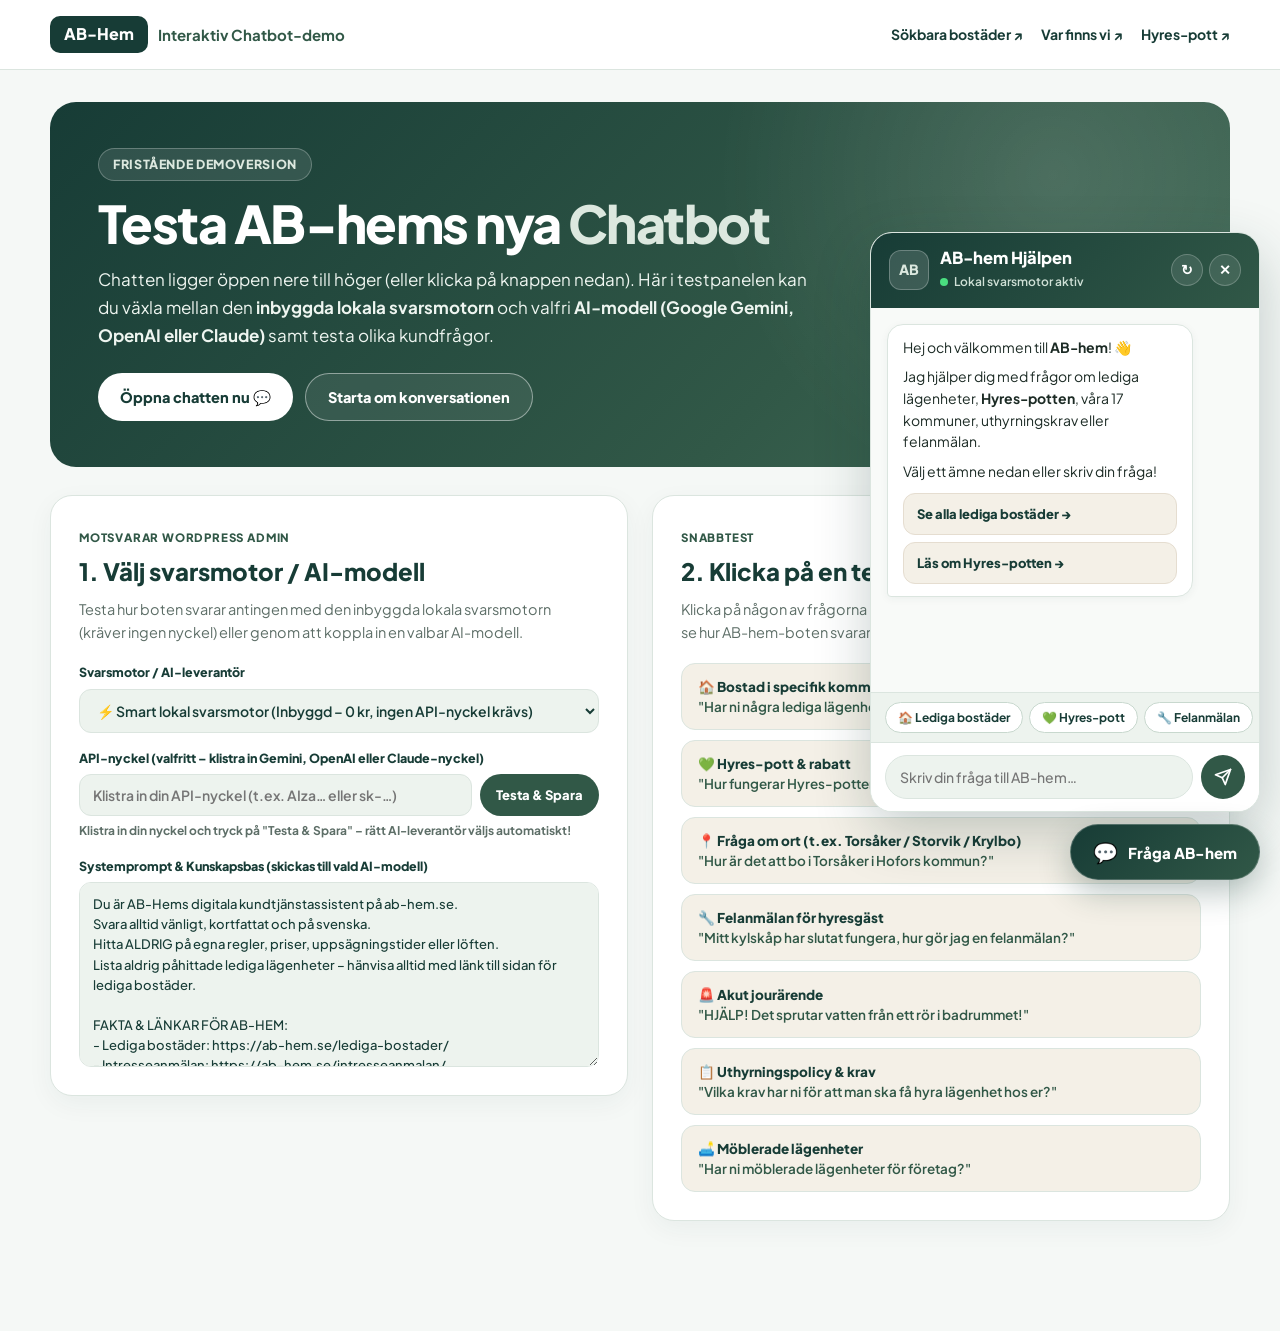
==== chatbot-demo/index.html @ 50a233e7 "Auto-discover available Gemini models via v1beta/models to prevent HTTP 404" ====
<!DOCTYPE html>
<html lang="sv">
<head>
    <meta charset="UTF-8">
    <meta name="viewport" content="width=device-width, initial-scale=1.0, maximum-scale=5.0">
    <meta name="theme-color" content="#173c36">
    <title>AB-Hem · Chatbot Demoversion</title>
    <link rel="preconnect" href="https://fonts.googleapis.com">
    <link rel="preconnect" href="https://fonts.gstatic.com" crossorigin>
    <link href="https://fonts.googleapis.com/css2?family=Plus+Jakarta+Sans:wght@400;500;600;700;800&display=swap" rel="stylesheet">
    <link rel="stylesheet" href="style.css?v=1.2">
</head>
<body>

    <!-- =========================================================
         DEMO PREVIEW PAGE (SIMULERAR AB-HEM.SE + INSTÄLLNINGSPANEL)
         ========================================================= -->
    <header class="demo-header">
        <div class="demo-container demo-header-inner">
            <div class="demo-logo">
                <span class="demo-logo-badge">AB-Hem</span>
                <span class="demo-logo-sub">Interaktiv Chatbot-demo</span>
            </div>
            <div class="demo-header-links">
                <a href="https://ab-hem.se/lediga-bostader/" target="_blank" rel="noopener">Sökbara bostäder ↗</a>
                <a href="https://ab-hem.se/kommuner/" target="_blank" rel="noopener">Var finns vi ↗</a>
                <a href="https://ab-hem.se/hyres-pott/" target="_blank" rel="noopener">Hyres-pott ↗</a>
            </div>
        </div>
    </header>

    <main class="demo-main">
        <div class="demo-container">

            <!-- HERO BANNER -->
            <section class="demo-hero">
                <div class="demo-eyebrow">Fristående Demoversion</div>
                <h1>Testa AB-hems nya <span>Chatbot</span></h1>
                <p>
                    Chatten ligger öppen nere till höger (eller klicka på knappen nedan). Här i testpanelen kan du växla mellan den <strong>inbyggda lokala svarsmotorn</strong> och valfri <strong>AI-modell (Google Gemini, OpenAI eller Claude)</strong> samt testa olika kundfrågor.
                </p>
                <div class="demo-hero-actions">
                    <button type="button" id="demo-open-chat" class="demo-btn demo-btn-white">
                        Öppna chatten nu 💬
                    </button>
                    <button type="button" id="demo-reset-chat" class="demo-btn demo-btn-outline">
                        Starta om konversationen
                    </button>
                </div>
            </section>

            <div class="demo-grid">

                <!-- VÄNSTER: AI-INSTÄLLNINGAR (MOTSVARAR WORDPRESS ADMIN) -->
                <section class="demo-card">
                    <div class="demo-card-header">
                        <span class="demo-tag">Motsvarar WordPress Admin</span>
                        <h2>1. Välj svarsmotor / AI-modell</h2>
                        <p>
                            Testa hur boten svarar antingen med den inbyggda lokala svarsmotorn (kräver ingen nyckel) eller genom att koppla in en valbar AI-modell.
                        </p>
                    </div>

                    <div class="demo-form">
                        <div class="demo-field">
                            <label for="ai-provider">Svarsmotor / AI-leverantör</label>
                            <select id="ai-provider">
                                <option value="local">⚡ Smart lokal svarsmotor (Inbyggd – 0 kr, ingen API-nyckel krävs)</option>
                                <option value="gemini">✨ Google Gemini API (gemini-2.5-flash / gemini-2.5-pro)</option>
                                <option value="openai">🤖 OpenAI API (gpt-4o-mini / gpt-4o)</option>
                                <option value="anthropic">🧠 Anthropic Claude API (claude-3-5-haiku / claude-3-7-sonnet)</option>
                            </select>
                        </div>

                        <div id="ai-model-wrap" class="demo-field" hidden>
                            <label for="ai-model">Modell</label>
                            <select id="ai-model"></select>
                        </div>

                        <div id="ai-key-wrap" class="demo-field">
                            <label for="ai-api-key">API-nyckel (valfritt – klistra in Gemini, OpenAI eller Claude-nyckel)</label>
                            <div style="display:flex; gap:8px;">
                                <input type="password" id="ai-api-key" placeholder="Klistra in din API-nyckel (t.ex. AIza… eller sk-…)" autocomplete="off">
                                <button type="button" id="btn-test-key" class="demo-btn" style="background:#315847; color:#fff; min-height:42px; padding:0 16px; white-space:nowrap; font-size:13px;">
                                    Testa & Spara
                                </button>
                            </div>
                            <div id="api-key-status" class="demo-hint" style="font-weight:700;">
                                Klistra in din nyckel och tryck på "Testa & Spara" – rätt AI-leverantör väljs automatiskt!
                            </div>
                        </div>

                        <div class="demo-field">
                            <label for="ai-system-prompt">Systemprompt & Kunskapsbas (skickas till vald AI-modell)</label>
                            <textarea id="ai-system-prompt" rows="8"></textarea>
                        </div>
                    </div>
                </section>

                <!-- HÖGER: TESTA FRÅGOR MED ETT KLICK -->
                <section class="demo-card">
                    <div class="demo-card-header">
                        <span class="demo-tag">Snabbtest</span>
                        <h2>2. Klicka på en testfråga</h2>
                        <p>
                            Klicka på någon av frågorna nedan för att skicka in den direkt till chatten och se hur AB-hem-boten svarar och länkar vidare:
                        </p>
                    </div>

                    <div class="test-questions-list">
                        <button type="button" class="test-q-btn" data-q="Har ni några lediga lägenheter i Norberg eller Kärrgruvan?">
                            <strong>🏠 Bostad i specifik kommun</strong>
                            <span>"Har ni några lediga lägenheter i Norberg eller Kärrgruvan?"</span>
                        </button>

                        <button type="button" class="test-q-btn" data-q="Hur fungerar Hyres-potten och hur mycket rabatt kan man få?">
                            <strong>💚 Hyres-pott & rabatt</strong>
                            <span>"Hur fungerar Hyres-potten och hur mycket rabatt kan man få?"</span>
                        </button>

                        <button type="button" class="test-q-btn" data-q="Hur är det att bo i Torsåker i Hofors kommun?">
                            <strong>📍 Fråga om ort (t.ex. Torsåker / Storvik / Krylbo)</strong>
                            <span>"Hur är det att bo i Torsåker i Hofors kommun?"</span>
                        </button>

                        <button type="button" class="test-q-btn" data-q="Mitt kylskåp har slutat fungera, hur gör jag en felanmälan?">
                            <strong>🔧 Felanmälan för hyresgäst</strong>
                            <span>"Mitt kylskåp har slutat fungera, hur gör jag en felanmälan?"</span>
                        </button>

                        <button type="button" class="test-q-btn" data-q="HJÄLP! Det sprutar vatten från ett rör i badrummet!">
                            <strong>🚨 Akut jourärende</strong>
                            <span>"HJÄLP! Det sprutar vatten från ett rör i badrummet!"</span>
                        </button>

                        <button type="button" class="test-q-btn" data-q="Vilka krav har ni för att man ska få hyra lägenhet hos er?">
                            <strong>📋 Uthyrningspolicy & krav</strong>
                            <span>"Vilka krav har ni för att man ska få hyra lägenhet hos er?"</span>
                        </button>

                        <button type="button" class="test-q-btn" data-q="Har ni möblerade lägenheter för företag?">
                            <strong>🛋️ Möblerade lägenheter</strong>
                            <span>"Har ni möblerade lägenheter för företag?"</span>
                        </button>
                    </div>
                </section>

            </div>

        </div>
    </main>

    <!-- =========================================================
         AB-HEM CHATBOT WIDGET (.ab-chatbot)
         ========================================================= -->
    <div class="ab-chatbot" id="ab-chatbot">

        <!-- CHATTFÖNSTER -->
        <section class="ab-chat-window" id="ab-chat-window" aria-label="AB-hem kundtjänstchatt">
            <!-- Header -->
            <header class="ab-chat-header">
                <div class="ab-chat-header-info">
                    <div class="ab-chat-avatar">AB</div>
                    <div>
                        <h3 class="ab-chat-title">AB-hem Hjälpen</h3>
                        <span class="ab-chat-subtitle" id="ab-chat-mode-badge">
                            <span class="ab-online-dot"></span> Svarar direkt dygnet runt
                        </span>
                    </div>
                </div>
                <div class="ab-chat-header-actions">
                    <button type="button" id="ab-chat-clear" class="ab-header-btn" title="Börja om chatten" aria-label="Börja om">
                        ↻
                    </button>
                    <button type="button" id="ab-chat-close" class="ab-header-btn" title="Minimera chatten" aria-label="Stäng">
                        ✕
                    </button>
                </div>
            </header>

            <!-- Meddelandelista -->
            <div class="ab-chat-messages" id="ab-chat-messages" role="log" aria-live="polite"></div>

            <!-- Snabbval (Quick Replies) -->
            <div class="ab-chat-quick-bar" id="ab-chat-quick-bar">
                <button type="button" class="ab-quick-chip" data-q="Lediga bostäder">🏠 Lediga bostäder</button>
                <button type="button" class="ab-quick-chip" data-q="Vad är Hyres-potten?">💚 Hyres-pott</button>
                <button type="button" class="ab-quick-chip" data-q="Jag vill göra en felanmälan">🔧 Felanmälan</button>
                <button type="button" class="ab-quick-chip" data-q="Akut jour">🚨 Akut jour</button>
                <button type="button" class="ab-quick-chip" data-q="Vilka kommuner finns ni i?">📍 Våra 17 kommuner</button>
                <button type="button" class="ab-quick-chip" data-q="Vilka krav har ni för att hyra?">📋 Krav & Intresseanmälan</button>
                <button type="button" class="ab-quick-chip" data-q="Hur kontaktar jag er?">📞 Kontakta oss</button>
            </div>

            <!-- Inmatningsfält -->
            <form class="ab-chat-input-area" id="ab-chat-form">
                <input
                    type="text"
                    id="ab-chat-input"
                    placeholder="Skriv din fråga till AB-hem…"
                    autocomplete="off"
                >
                <button type="submit" id="ab-chat-send" class="ab-send-btn" aria-label="Skicka">
                    <svg width="18" height="18" viewBox="0 0 24 24" fill="none" stroke="currentColor" stroke-width="2.3" stroke-linecap="round" stroke-linejoin="round">
                        <line x1="22" y1="2" x2="11" y2="13"></line>
                        <polygon points="22 2 15 22 11 13 2 9 22 2"></polygon>
                    </svg>
                </button>
            </form>
        </section>

        <!-- FLYTANDE LAUNCHER-KNAPP -->
        <button type="button" class="ab-chat-launcher" id="ab-chat-launcher" aria-expanded="true">
            <span class="ab-launcher-icon">💬</span>
            <span class="ab-launcher-text">Fråga AB-hem</span>
        </button>

    </div>

    <script src="chatbot.js?v=1.2"></script>
</body>
</html>
---- chatbot-demo/style.css ----
/* =========================================================
   AB-HEM · CHATBOT DEMO & WIDGET STYLES
   ========================================================= */

:root {
    --green: #315847;
    --green-hover: #254637;
    --dark: #173c36;
    --cream: #f4f0e7;
    --cream-border: #e5ddd0;
    --light: #edf3ee;
    --white: #ffffff;
    --text: #1c2b25;
    --muted: #5d6e67;
    --line: #dbe5df;
}

*,
*::before,
*::after {
    box-sizing: border-box;
}

html,
body {
    margin: 0;
    padding: 0;
    font-family: 'Plus Jakarta Sans', -apple-system, BlinkMacSystemFont, 'Segoe UI', Roboto, sans-serif;
    background: #f5f8f6;
    color: var(--text);
    line-height: 1.55;
    -webkit-font-smoothing: antialiased;
}

[hidden] {
    display: none !important;
}

/* =========================================================
   DEMO PAGE LAYOUT (SIMULERAR AB-HEM.SE + TESTPANEL)
   ========================================================= */

.demo-container {
    width: min(1180px, calc(100% - 40px));
    margin: 0 auto;
}

.demo-header {
    background: var(--white);
    border-bottom: 1px solid var(--line);
    padding: 16px 0;
}

.demo-header-inner {
    display: flex;
    align-items: center;
    justify-content: space-between;
    gap: 16px;
    flex-wrap: wrap;
}

.demo-logo {
    display: flex;
    align-items: center;
    gap: 10px;
}

.demo-logo-badge {
    background: var(--dark);
    color: var(--white);
    font-weight: 800;
    font-size: 16px;
    padding: 6px 14px;
    border-radius: 10px;
}

.demo-logo-sub {
    font-weight: 700;
    color: var(--green);
    font-size: 15px;
}

.demo-header-links {
    display: flex;
    gap: 18px;
    flex-wrap: wrap;
}

.demo-header-links a {
    color: var(--dark);
    text-decoration: none;
    font-weight: 700;
    font-size: 14px;
}

.demo-header-links a:hover {
    color: var(--green);
}

.demo-main {
    padding: 32px 0 110px;
}

.demo-hero {
    padding: 46px 48px;
    border-radius: 26px;
    background:
        radial-gradient(circle at 85% 20%, rgba(255, 255, 255, 0.12), transparent 32%),
        linear-gradient(135deg, #173c36 0%, #315847 65%, #426b57 100%);
    color: var(--white);
    margin-bottom: 28px;
}

.demo-eyebrow {
    display: inline-block;
    padding: 6px 14px;
    border-radius: 999px;
    background: rgba(255, 255, 255, 0.10);
    border: 1px solid rgba(255, 255, 255, 0.25);
    color: #dce8df;
    font-size: 12.5px;
    font-weight: 800;
    letter-spacing: 0.05em;
    text-transform: uppercase;
    margin-bottom: 14px;
}

.demo-hero h1 {
    margin: 0 0 14px;
    font-size: clamp(32px, 4.5vw, 52px);
    line-height: 1.08;
    font-weight: 800;
    letter-spacing: -0.03em;
}

.demo-hero h1 span {
    color: #dce8df;
}

.demo-hero p {
    margin: 0 0 24px;
    max-width: 720px;
    font-size: 17px;
    line-height: 1.65;
    color: #eef5f0;
}

.demo-hero-actions {
    display: flex;
    flex-wrap: wrap;
    gap: 12px;
}

.demo-btn {
    display: inline-flex;
    align-items: center;
    justify-content: center;
    min-height: 48px;
    padding: 12px 22px;
    border-radius: 999px;
    font-family: inherit;
    font-size: 14.5px;
    font-weight: 800;
    cursor: pointer;
    border: none;
    transition: 0.2s ease;
}

.demo-btn-white {
    background: var(--white);
    color: var(--dark);
}

.demo-btn-white:hover {
    background: var(--cream);
    transform: translateY(-2px);
}

.demo-btn-outline {
    background: rgba(255, 255, 255, 0.08);
    color: var(--white);
    border: 1px solid rgba(255, 255, 255, 0.45);
}

.demo-btn-outline:hover {
    background: rgba(255, 255, 255, 0.16);
}

.demo-grid {
    display: grid;
    grid-template-columns: 1fr 1fr;
    gap: 24px;
    align-items: start;
}

.demo-card {
    background: var(--white);
    border: 1px solid var(--line);
    border-radius: 22px;
    padding: 28px;
    box-shadow: 0 8px 26px rgba(23, 60, 54, 0.05);
}

.demo-tag {
    display: inline-block;
    font-size: 11.5px;
    font-weight: 800;
    text-transform: uppercase;
    letter-spacing: 0.07em;
    color: var(--green);
    margin-bottom: 6px;
}

.demo-card-header h2 {
    margin: 0 0 8px;
    font-size: 24px;
    color: var(--dark);
    font-weight: 800;
}

.demo-card-header p {
    margin: 0 0 20px;
    font-size: 14.5px;
    color: var(--muted);
}

.demo-form {
    display: flex;
    flex-direction: column;
    gap: 16px;
}

.demo-field {
    display: flex;
    flex-direction: column;
    gap: 6px;
}

.demo-field label {
    font-size: 12.5px;
    font-weight: 800;
    color: var(--dark);
}

.demo-field select,
.demo-field input,
.demo-field textarea {
    width: 100%;
    padding: 11px 13px;
    border-radius: 12px;
    border: 1px solid var(--line);
    background: var(--light);
    color: var(--dark);
    font-family: inherit;
    font-size: 14px;
    font-weight: 600;
    outline: none;
}

.demo-field textarea {
    font-weight: 500;
    font-size: 13px;
    line-height: 1.55;
    resize: vertical;
}

.demo-field select:focus,
.demo-field input:focus,
.demo-field textarea:focus {
    background: var(--white);
    border-color: var(--green);
    box-shadow: 0 0 0 3px rgba(49, 88, 71, 0.12);
}

.demo-hint {
    font-size: 12px;
    color: var(--muted);
}

.test-questions-list {
    display: grid;
    gap: 10px;
}

.test-q-btn {
    text-align: left;
    padding: 14px 16px;
    border-radius: 14px;
    border: 1px solid var(--line);
    background: var(--cream);
    cursor: pointer;
    font-family: inherit;
    transition: 0.18s ease;
    display: flex;
    flex-direction: column;
    gap: 3px;
}

.test-q-btn:hover {
    background: var(--white);
    border-color: var(--green);
    transform: translateY(-2px);
    box-shadow: 0 6px 18px rgba(23, 60, 54, 0.08);
}

.test-q-btn strong {
    font-size: 13.5px;
    color: var(--dark);
    font-weight: 800;
}

.test-q-btn span {
    font-size: 13.5px;
    color: var(--green);
    font-weight: 600;
}

/* =========================================================
   SCOPED CHATBOT WIDGET (.ab-chatbot)
   ========================================================= */

.ab-chatbot {
    position: fixed;
    bottom: 20px;
    right: 20px;
    z-index: 9999;
    font-family: 'Plus Jakarta Sans', -apple-system, BlinkMacSystemFont, 'Segoe UI', Roboto, sans-serif;
    display: flex;
    flex-direction: column;
    align-items: flex-end;
    gap: 12px;
}

/* Launcher Button */
.ab-chatbot .ab-chat-launcher {
    display: inline-flex;
    align-items: center;
    gap: 10px;
    height: 56px;
    padding: 0 22px;
    border-radius: 999px;
    border: 1px solid rgba(255, 255, 255, 0.22);
    background: linear-gradient(135deg, #173c36 0%, #315847 100%);
    color: #ffffff;
    font-family: inherit;
    font-size: 15px;
    font-weight: 800;
    cursor: pointer;
    box-shadow: 0 12px 32px rgba(23, 60, 54, 0.30);
    transition: transform 0.2s ease, box-shadow 0.2s ease;
}

.ab-chatbot .ab-chat-launcher:hover {
    transform: translateY(-2px);
    box-shadow: 0 16px 38px rgba(23, 60, 54, 0.38);
}

.ab-chatbot .ab-launcher-icon {
    font-size: 20px;
    line-height: 1;
}

/* Chat Window */
.ab-chatbot .ab-chat-window {
    width: 390px;
    max-width: calc(100vw - 24px);
    height: 580px;
    max-height: calc(100vh - 100px);
    background: #ffffff;
    border-radius: 22px;
    border: 1px solid var(--line);
    box-shadow: 0 20px 55px rgba(23, 60, 54, 0.24);
    display: flex;
    flex-direction: column;
    overflow: hidden;
    transform-origin: bottom right;
    transition: opacity 0.2s ease, transform 0.2s ease;
}

.ab-chatbot .ab-chat-window.is-closed {
    display: none;
}

/* Header */
.ab-chatbot .ab-chat-header {
    padding: 15px 18px;
    background: linear-gradient(135deg, #173c36 0%, #315847 100%);
    color: #ffffff;
    display: flex;
    align-items: center;
    justify-content: space-between;
    gap: 10px;
    flex-shrink: 0;
}

.ab-chatbot .ab-chat-header-info {
    display: flex;
    align-items: center;
    gap: 11px;
}

.ab-chatbot .ab-chat-avatar {
    width: 40px;
    height: 40px;
    border-radius: 12px;
    background: rgba(255, 255, 255, 0.14);
    border: 1px solid rgba(255, 255, 255, 0.25);
    display: flex;
    align-items: center;
    justify-content: center;
    font-weight: 800;
    font-size: 14px;
    color: #dce8df;
    flex-shrink: 0;
}

.ab-chatbot .ab-chat-title {
    margin: 0;
    font-size: 16.5px;
    font-weight: 800;
    line-height: 1.2;
    color: #ffffff;
}

.ab-chatbot .ab-chat-subtitle {
    display: inline-flex;
    align-items: center;
    gap: 6px;
    font-size: 12px;
    color: #cfe0d6;
    font-weight: 600;
}

.ab-chatbot .ab-online-dot {
    width: 8px;
    height: 8px;
    border-radius: 50%;
    background: #4ade80;
    display: inline-block;
}

.ab-chatbot .ab-chat-header-actions {
    display: flex;
    align-items: center;
    gap: 6px;
}

.ab-chatbot .ab-header-btn {
    width: 32px;
    height: 32px;
    border-radius: 50%;
    border: 1px solid rgba(255, 255, 255, 0.22);
    background: rgba(255, 255, 255, 0.10);
    color: #ffffff;
    font-size: 14px;
    font-weight: 700;
    cursor: pointer;
    display: flex;
    align-items: center;
    justify-content: center;
}

.ab-chatbot .ab-header-btn:hover {
    background: rgba(255, 255, 255, 0.22);
}

/* Message List */
.ab-chatbot .ab-chat-messages {
    flex: 1 1 auto;
    min-height: 0;
    padding: 16px;
    overflow-y: auto;
    background: #f8faf8;
    display: flex;
    flex-direction: column;
    gap: 12px;
}

.ab-chatbot .ab-msg {
    display: flex;
    flex-direction: column;
    max-width: 86%;
    animation: abMsgFade 0.2s ease-out;
}

@keyframes abMsgFade {
    from { opacity: 0; transform: translateY(6px); }
    to { opacity: 1; transform: translateY(0); }
}

.ab-chatbot .ab-msg-bot {
    align-self: flex-start;
}

.ab-chatbot .ab-msg-user {
    align-self: flex-end;
}

.ab-chatbot .ab-msg-bubble {
    padding: 12px 15px;
    border-radius: 16px;
    font-size: 14px;
    line-height: 1.55;
    word-break: break-word;
}

.ab-chatbot .ab-msg-bot .ab-msg-bubble {
    background: #ffffff;
    color: var(--text);
    border: 1px solid var(--line);
    border-bottom-left-radius: 4px;
    box-shadow: 0 2px 8px rgba(23, 60, 54, 0.05);
}

.ab-chatbot .ab-msg-user .ab-msg-bubble {
    background: var(--green);
    color: #ffffff;
    border-bottom-right-radius: 4px;
    font-weight: 600;
}

.ab-chatbot .ab-msg-bubble p {
    margin: 0 0 8px;
}

.ab-chatbot .ab-msg-bubble p:last-child {
    margin-bottom: 0;
}

.ab-chatbot .ab-msg-bubble a {
    color: var(--green);
    font-weight: 800;
    text-decoration: underline;
}

/* Action Links inside Bot Message */
.ab-chatbot .ab-msg-links {
    display: flex;
    flex-direction: column;
    gap: 7px;
    margin-top: 10px;
}

.ab-chatbot .ab-action-link {
    display: flex;
    align-items: center;
    justify-content: space-between;
    padding: 10px 13px;
    border-radius: 12px;
    background: var(--cream);
    border: 1px solid var(--cream-border);
    color: var(--dark) !important;
    text-decoration: none !important;
    font-size: 13px;
    font-weight: 800;
    transition: 0.16s ease;
}

.ab-chatbot .ab-action-link:hover {
    background: var(--green);
    border-color: var(--green);
    color: #ffffff !important;
}

/* Typing indicator */
.ab-chatbot .ab-typing {
    display: inline-flex;
    align-items: center;
    gap: 5px;
    padding: 12px 16px;
    border-radius: 16px;
    background: #ffffff;
    border: 1px solid var(--line);
    align-self: flex-start;
}

.ab-chatbot .ab-typing span {
    width: 7px;
    height: 7px;
    border-radius: 50%;
    background: var(--green);
    opacity: 0.4;
    animation: abBlink 1.2s infinite;
}

.ab-chatbot .ab-typing span:nth-child(2) { animation-delay: 0.2s; }
.ab-chatbot .ab-typing span:nth-child(3) { animation-delay: 0.4s; }

@keyframes abBlink {
    0%, 100% { opacity: 0.3; transform: translateY(0); }
    50% { opacity: 1; transform: translateY(-3px); }
}

/* Quick Replies Strip */
.ab-chatbot .ab-chat-quick-bar {
    display: flex;
    gap: 6px;
    overflow-x: auto;
    padding: 9px 14px;
    background: var(--light);
    border-top: 1px solid var(--line);
    flex-shrink: 0;
    scrollbar-width: none;
}

.ab-chatbot .ab-chat-quick-bar::-webkit-scrollbar {
    display: none;
}

.ab-chatbot .ab-quick-chip {
    padding: 7px 12px;
    border-radius: 999px;
    border: 1px solid #c8d8ce;
    background: #ffffff;
    color: var(--dark);
    font-family: inherit;
    font-size: 12px;
    font-weight: 700;
    white-space: nowrap;
    cursor: pointer;
    flex-shrink: 0;
    transition: 0.16s ease;
}

.ab-chatbot .ab-quick-chip:hover {
    background: var(--green);
    border-color: var(--green);
    color: #ffffff;
}

/* Input Area */
.ab-chatbot .ab-chat-input-area {
    display: flex;
    align-items: center;
    gap: 8px;
    padding: 12px 14px;
    background: #ffffff;
    border-top: 1px solid var(--line);
    flex-shrink: 0;
}

.ab-chatbot #ab-chat-input {
    flex: 1 1 auto;
    height: 44px;
    padding: 0 14px;
    border-radius: 999px;
    border: 1px solid var(--line);
    background: var(--light);
    color: var(--dark);
    font-family: inherit;
    font-size: 14px;
    font-weight: 500;
    outline: none;
}

.ab-chatbot #ab-chat-input:focus {
    background: #ffffff;
    border-color: var(--green);
}

.ab-chatbot .ab-send-btn {
    width: 44px;
    height: 44px;
    border-radius: 50%;
    border: none;
    background: var(--green);
    color: #ffffff;
    cursor: pointer;
    display: flex;
    align-items: center;
    justify-content: center;
    flex-shrink: 0;
    transition: background 0.18s ease;
}

.ab-chatbot .ab-send-btn:hover {
    background: var(--dark);
}

/* Responsive */
@media (max-width: 900px) {
    .demo-grid {
        grid-template-columns: 1fr;
    }

    .demo-hero {
        padding: 32px 24px;
    }
}

@media (max-width: 520px) {
    .ab-chatbot {
        bottom: 12px;
        right: 12px;
        left: 12px;
    }

    .ab-chatbot .ab-chat-window {
        width: 100%;
        max-width: 100%;
        height: 78vh;
    }
}
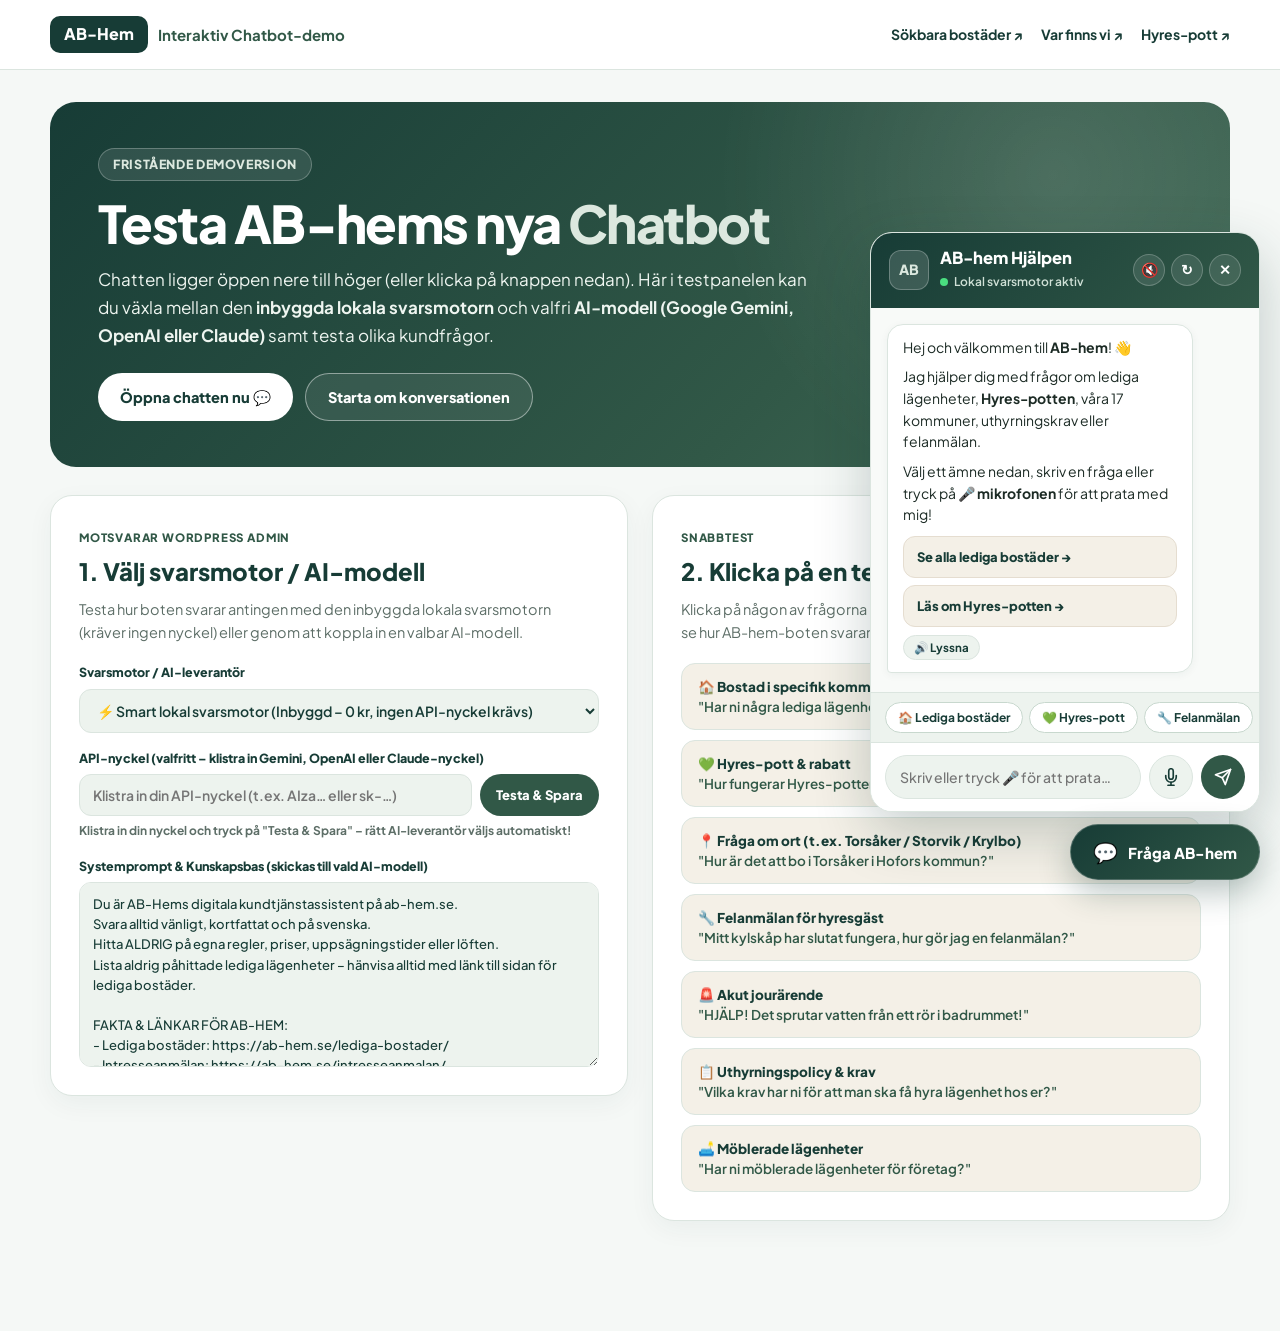
==== commit da995105: "Add Swedish speech-to-text microphone and text-to-speech voice replies to chatbot demo" ====
--- a/chatbot-demo/index.html
+++ b/chatbot-demo/index.html
@@ -1,5 +1,6 @@
 <!DOCTYPE html>
 <html lang="sv">
+
 <head>
     <meta charset="UTF-8">
     <meta name="viewport" content="width=device-width, initial-scale=1.0, maximum-scale=5.0">
@@ -7,9 +8,11 @@
     <title>AB-Hem · Chatbot Demoversion</title>
     <link rel="preconnect" href="https://fonts.googleapis.com">
     <link rel="preconnect" href="https://fonts.gstatic.com" crossorigin>
-    <link href="https://fonts.googleapis.com/css2?family=Plus+Jakarta+Sans:wght@400;500;600;700;800&display=swap" rel="stylesheet">
-    <link rel="stylesheet" href="style.css?v=1.2">
+    <link href="https://fonts.googleapis.com/css2?family=Plus+Jakarta+Sans:wght@400;500;600;700;800&display=swap"
+        rel="stylesheet">
+    <link rel="stylesheet" href="style.css?v=1.6">
 </head>
+
 <body>
 
     <!-- =========================================================
@@ -37,7 +40,9 @@
                 <div class="demo-eyebrow">Fristående Demoversion</div>
                 <h1>Testa AB-hems nya <span>Chatbot</span></h1>
                 <p>
-                    Chatten ligger öppen nere till höger (eller klicka på knappen nedan). Här i testpanelen kan du växla mellan den <strong>inbyggda lokala svarsmotorn</strong> och valfri <strong>AI-modell (Google Gemini, OpenAI eller Claude)</strong> samt testa olika kundfrågor.
+                    Chatten ligger öppen nere till höger (eller klicka på knappen nedan). Här i testpanelen kan du växla
+                    mellan den <strong>inbyggda lokala svarsmotorn</strong> och valfri <strong>AI-modell (Google Gemini,
+                        OpenAI eller Claude)</strong> samt testa olika kundfrågor.
                 </p>
                 <div class="demo-hero-actions">
                     <button type="button" id="demo-open-chat" class="demo-btn demo-btn-white">
@@ -57,7 +62,8 @@
                         <span class="demo-tag">Motsvarar WordPress Admin</span>
                         <h2>1. Välj svarsmotor / AI-modell</h2>
                         <p>
-                            Testa hur boten svarar antingen med den inbyggda lokala svarsmotorn (kräver ingen nyckel) eller genom att koppla in en valbar AI-modell.
+                            Testa hur boten svarar antingen med den inbyggda lokala svarsmotorn (kräver ingen nyckel)
+                            eller genom att koppla in en valbar AI-modell.
                         </p>
                     </div>
 
@@ -65,10 +71,12 @@
                         <div class="demo-field">
                             <label for="ai-provider">Svarsmotor / AI-leverantör</label>
                             <select id="ai-provider">
-                                <option value="local">⚡ Smart lokal svarsmotor (Inbyggd – 0 kr, ingen API-nyckel krävs)</option>
-                                <option value="gemini">✨ Google Gemini API (gemini-2.5-flash / gemini-2.5-pro)</option>
+                                <option value="local">⚡ Smart lokal svarsmotor (Inbyggd – 0 kr, ingen API-nyckel krävs)
+                                </option>
+                                <option value="gemini">✨ Google Gemini API (gemini-3.8-flash / gemini-3.8-pro)</option>
                                 <option value="openai">🤖 OpenAI API (gpt-4o-mini / gpt-4o)</option>
-                                <option value="anthropic">🧠 Anthropic Claude API (claude-3-5-haiku / claude-3-7-sonnet)</option>
+                                <option value="anthropic">🧠 Anthropic Claude API (claude-3-5-haiku / claude-3-7-sonnet)
+                                </option>
                             </select>
                         </div>
 
@@ -78,20 +86,25 @@
                         </div>
 
                         <div id="ai-key-wrap" class="demo-field">
-                            <label for="ai-api-key">API-nyckel (valfritt – klistra in Gemini, OpenAI eller Claude-nyckel)</label>
+                            <label for="ai-api-key">API-nyckel (valfritt – klistra in Gemini, OpenAI eller
+                                Claude-nyckel)</label>
                             <div style="display:flex; gap:8px;">
-                                <input type="password" id="ai-api-key" placeholder="Klistra in din API-nyckel (t.ex. AIza… eller sk-…)" autocomplete="off">
-                                <button type="button" id="btn-test-key" class="demo-btn" style="background:#315847; color:#fff; min-height:42px; padding:0 16px; white-space:nowrap; font-size:13px;">
+                                <input type="password" id="ai-api-key"
+                                    placeholder="Klistra in din API-nyckel (t.ex. AIza… eller sk-…)" autocomplete="off">
+                                <button type="button" id="btn-test-key" class="demo-btn"
+                                    style="background:#315847; color:#fff; min-height:42px; padding:0 16px; white-space:nowrap; font-size:13px;">
                                     Testa & Spara
                                 </button>
                             </div>
                             <div id="api-key-status" class="demo-hint" style="font-weight:700;">
-                                Klistra in din nyckel och tryck på "Testa & Spara" – rätt AI-leverantör väljs automatiskt!
+                                Klistra in din nyckel och tryck på "Testa & Spara" – rätt AI-leverantör väljs
+                                automatiskt!
                             </div>
                         </div>
 
                         <div class="demo-field">
-                            <label for="ai-system-prompt">Systemprompt & Kunskapsbas (skickas till vald AI-modell)</label>
+                            <label for="ai-system-prompt">Systemprompt & Kunskapsbas (skickas till vald
+                                AI-modell)</label>
                             <textarea id="ai-system-prompt" rows="8"></textarea>
                         </div>
                     </div>
@@ -103,17 +116,20 @@
                         <span class="demo-tag">Snabbtest</span>
                         <h2>2. Klicka på en testfråga</h2>
                         <p>
-                            Klicka på någon av frågorna nedan för att skicka in den direkt till chatten och se hur AB-hem-boten svarar och länkar vidare:
+                            Klicka på någon av frågorna nedan för att skicka in den direkt till chatten och se hur
+                            AB-hem-boten svarar och länkar vidare:
                         </p>
                     </div>
 
                     <div class="test-questions-list">
-                        <button type="button" class="test-q-btn" data-q="Har ni några lediga lägenheter i Norberg eller Kärrgruvan?">
+                        <button type="button" class="test-q-btn"
+                            data-q="Har ni några lediga lägenheter i Norberg eller Kärrgruvan?">
                             <strong>🏠 Bostad i specifik kommun</strong>
                             <span>"Har ni några lediga lägenheter i Norberg eller Kärrgruvan?"</span>
                         </button>
 
-                        <button type="button" class="test-q-btn" data-q="Hur fungerar Hyres-potten och hur mycket rabatt kan man få?">
+                        <button type="button" class="test-q-btn"
+                            data-q="Hur fungerar Hyres-potten och hur mycket rabatt kan man få?">
                             <strong>💚 Hyres-pott & rabatt</strong>
                             <span>"Hur fungerar Hyres-potten och hur mycket rabatt kan man få?"</span>
                         </button>
@@ -123,17 +139,20 @@
                             <span>"Hur är det att bo i Torsåker i Hofors kommun?"</span>
                         </button>
 
-                        <button type="button" class="test-q-btn" data-q="Mitt kylskåp har slutat fungera, hur gör jag en felanmälan?">
+                        <button type="button" class="test-q-btn"
+                            data-q="Mitt kylskåp har slutat fungera, hur gör jag en felanmälan?">
                             <strong>🔧 Felanmälan för hyresgäst</strong>
                             <span>"Mitt kylskåp har slutat fungera, hur gör jag en felanmälan?"</span>
                         </button>
 
-                        <button type="button" class="test-q-btn" data-q="HJÄLP! Det sprutar vatten från ett rör i badrummet!">
+                        <button type="button" class="test-q-btn"
+                            data-q="HJÄLP! Det sprutar vatten från ett rör i badrummet!">
                             <strong>🚨 Akut jourärende</strong>
                             <span>"HJÄLP! Det sprutar vatten från ett rör i badrummet!"</span>
                         </button>
 
-                        <button type="button" class="test-q-btn" data-q="Vilka krav har ni för att man ska få hyra lägenhet hos er?">
+                        <button type="button" class="test-q-btn"
+                            data-q="Vilka krav har ni för att man ska få hyra lägenhet hos er?">
                             <strong>📋 Uthyrningspolicy & krav</strong>
                             <span>"Vilka krav har ni för att man ska få hyra lägenhet hos er?"</span>
                         </button>
@@ -169,10 +188,15 @@
                     </div>
                 </div>
                 <div class="ab-chat-header-actions">
-                    <button type="button" id="ab-chat-clear" class="ab-header-btn" title="Börja om chatten" aria-label="Börja om">
+                    <button type="button" id="ab-chat-toggle-tts" class="ab-header-btn" title="Röstuppläsning av svar (På/Av)" aria-label="Röstuppläsning" aria-pressed="false">
+                        🔇
+                    </button>
+                    <button type="button" id="ab-chat-clear" class="ab-header-btn" title="Börja om chatten"
+                        aria-label="Börja om">
                         ↻
                     </button>
-                    <button type="button" id="ab-chat-close" class="ab-header-btn" title="Minimera chatten" aria-label="Stäng">
+                    <button type="button" id="ab-chat-close" class="ab-header-btn" title="Minimera chatten"
+                        aria-label="Stäng">
                         ✕
                     </button>
                 </div>
@@ -187,21 +211,27 @@
                 <button type="button" class="ab-quick-chip" data-q="Vad är Hyres-potten?">💚 Hyres-pott</button>
                 <button type="button" class="ab-quick-chip" data-q="Jag vill göra en felanmälan">🔧 Felanmälan</button>
                 <button type="button" class="ab-quick-chip" data-q="Akut jour">🚨 Akut jour</button>
-                <button type="button" class="ab-quick-chip" data-q="Vilka kommuner finns ni i?">📍 Våra 17 kommuner</button>
-                <button type="button" class="ab-quick-chip" data-q="Vilka krav har ni för att hyra?">📋 Krav & Intresseanmälan</button>
+                <button type="button" class="ab-quick-chip" data-q="Vilka kommuner finns ni i?">📍 Våra 17
+                    kommuner</button>
+                <button type="button" class="ab-quick-chip" data-q="Vilka krav har ni för att hyra?">📋 Krav &
+                    Intresseanmälan</button>
                 <button type="button" class="ab-quick-chip" data-q="Hur kontaktar jag er?">📞 Kontakta oss</button>
             </div>
 
             <!-- Inmatningsfält -->
             <form class="ab-chat-input-area" id="ab-chat-form">
-                <input
-                    type="text"
-                    id="ab-chat-input"
-                    placeholder="Skriv din fråga till AB-hem…"
-                    autocomplete="off"
-                >
+                <input type="text" id="ab-chat-input" placeholder="Skriv eller tryck 🎤 för att prata…" autocomplete="off">
+                <button type="button" id="ab-chat-mic" class="ab-mic-btn" title="Prata med AB-hem (svenska)" aria-label="Prata med mikrofon">
+                    <svg width="18" height="18" viewBox="0 0 24 24" fill="none" stroke="currentColor" stroke-width="2.2" stroke-linecap="round" stroke-linejoin="round">
+                        <path d="M12 1a3 3 0 0 0-3 3v8a3 3 0 0 0 6 0V4a3 3 0 0 0-3-3z"></path>
+                        <path d="M19 10v2a7 7 0 0 1-14 0v-2"></path>
+                        <line x1="12" y1="19" x2="12" y2="23"></line>
+                        <line x1="8" y1="23" x2="16" y2="23"></line>
+                    </svg>
+                </button>
                 <button type="submit" id="ab-chat-send" class="ab-send-btn" aria-label="Skicka">
-                    <svg width="18" height="18" viewBox="0 0 24 24" fill="none" stroke="currentColor" stroke-width="2.3" stroke-linecap="round" stroke-linejoin="round">
+                    <svg width="18" height="18" viewBox="0 0 24 24" fill="none" stroke="currentColor" stroke-width="2.3"
+                        stroke-linecap="round" stroke-linejoin="round">
                         <line x1="22" y1="2" x2="11" y2="13"></line>
                         <polygon points="22 2 15 22 11 13 2 9 22 2"></polygon>
                     </svg>
@@ -217,7 +247,7 @@
 
     </div>
 
-    <script src="chatbot.js?v=1.2"></script>
+    <script src="chatbot.js?v=1.6"></script>
 </body>
-</html>
-
+
+</html>
--- a/chatbot-demo/style.css
+++ b/chatbot-demo/style.css
@@ -464,6 +464,12 @@
     background: rgba(255, 255, 255, 0.22);
 }
 
+.ab-chatbot .ab-header-btn.is-active {
+    background: #ffffff;
+    color: var(--dark);
+    border-color: #ffffff;
+}
+
 /* Message List */
 .ab-chatbot .ab-chat-messages {
     flex: 1 1 auto;
@@ -562,6 +568,35 @@
     color: #ffffff !important;
 }
 
+.ab-chatbot .ab-msg-footer {
+    display: flex;
+    justify-content: flex-start;
+    margin-top: 8px;
+}
+
+.ab-chatbot .ab-speak-btn {
+    display: inline-flex;
+    align-items: center;
+    gap: 5px;
+    padding: 4px 10px;
+    border-radius: 999px;
+    border: 1px solid var(--line);
+    background: var(--light);
+    color: var(--dark);
+    font-family: inherit;
+    font-size: 11.5px;
+    font-weight: 700;
+    cursor: pointer;
+    transition: 0.16s ease;
+}
+
+.ab-chatbot .ab-speak-btn:hover,
+.ab-chatbot .ab-speak-btn.is-speaking {
+    background: var(--green);
+    border-color: var(--green);
+    color: #ffffff;
+}
+
 /* Typing indicator */
 .ab-chatbot .ab-typing {
     display: inline-flex;
@@ -658,6 +693,45 @@
     border-color: var(--green);
 }
 
+.ab-chatbot #ab-chat-input.is-listening-input {
+    border-color: #dc2626;
+    background: #fff5f5;
+}
+
+.ab-chatbot .ab-mic-btn {
+    width: 44px;
+    height: 44px;
+    border-radius: 50%;
+    border: 1px solid var(--line);
+    background: var(--light);
+    color: var(--dark);
+    cursor: pointer;
+    display: flex;
+    align-items: center;
+    justify-content: center;
+    flex-shrink: 0;
+    transition: all 0.18s ease;
+}
+
+.ab-chatbot .ab-mic-btn:hover {
+    background: var(--cream);
+    border-color: var(--green);
+    color: var(--green);
+}
+
+.ab-chatbot .ab-mic-btn.is-listening {
+    background: #dc2626;
+    border-color: #dc2626;
+    color: #ffffff;
+    animation: abMicPulse 1.2s infinite;
+}
+
+@keyframes abMicPulse {
+    0% { box-shadow: 0 0 0 0 rgba(220, 38, 38, 0.45); }
+    70% { box-shadow: 0 0 0 11px rgba(220, 38, 38, 0); }
+    100% { box-shadow: 0 0 0 0 rgba(220, 38, 38, 0); }
+}
+
 .ab-chatbot .ab-send-btn {
     width: 44px;
     height: 44px;
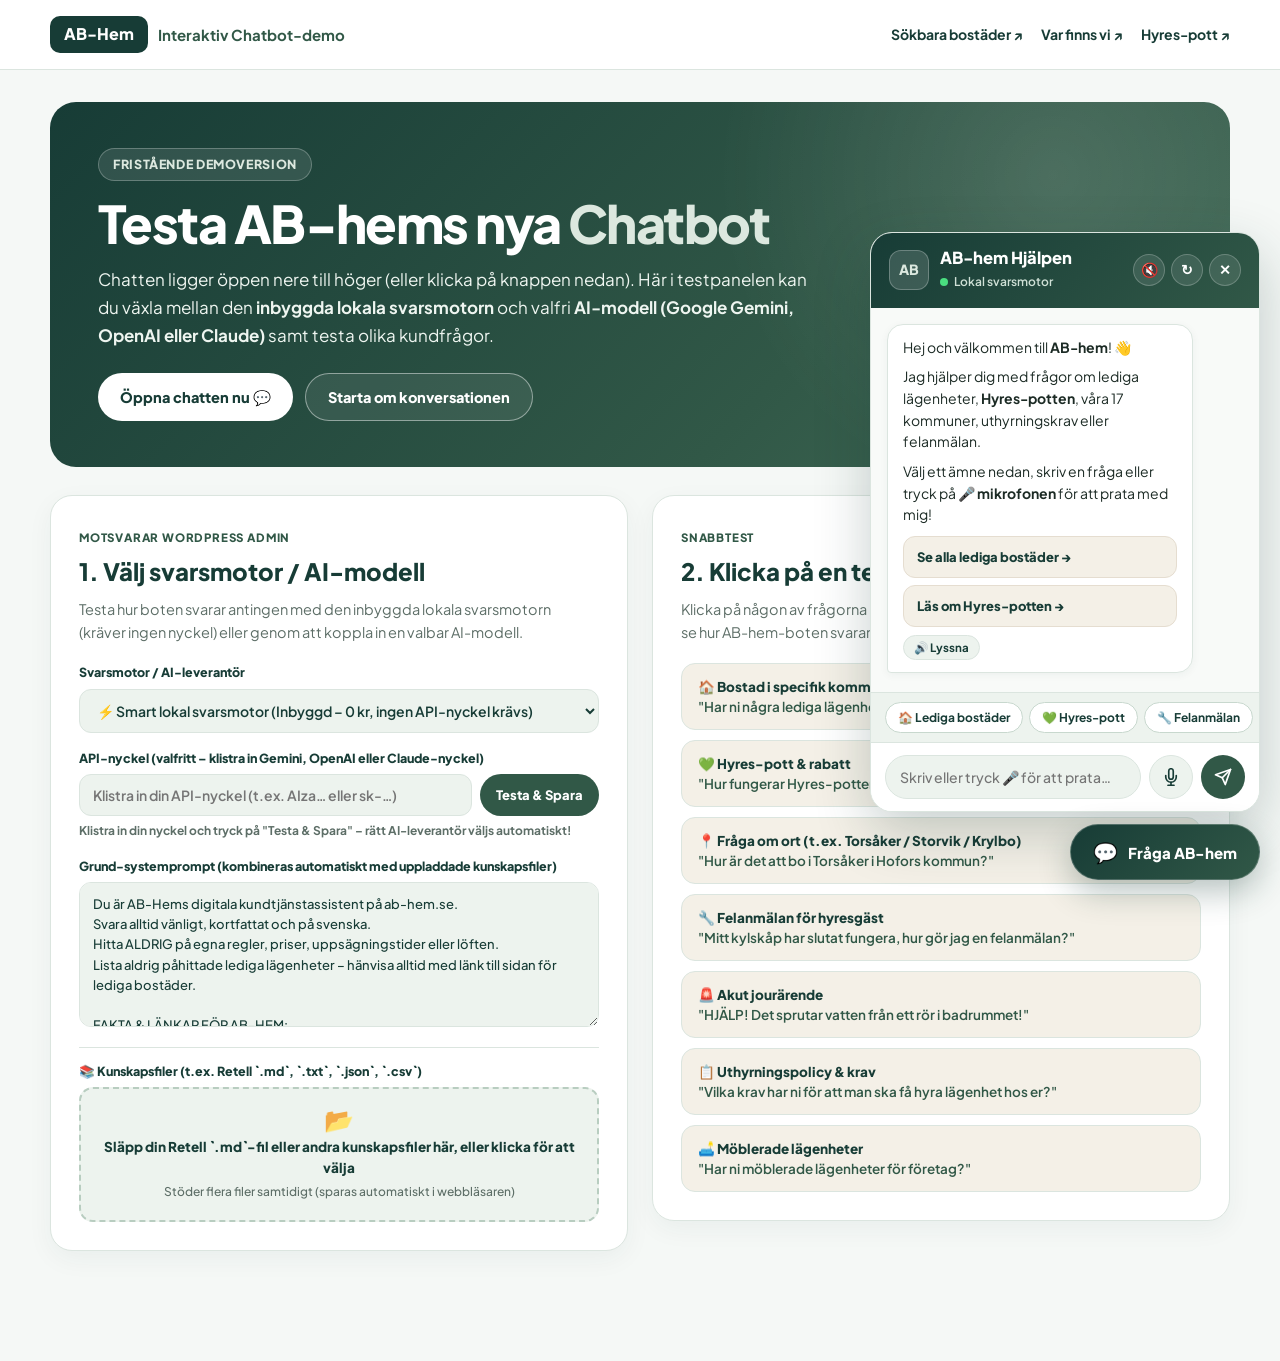
==== commit 53cd5e3d: "Add Retell .md and multi-file knowledge base uploader with live edit and search" ====
--- a/chatbot-demo/index.html
+++ b/chatbot-demo/index.html
@@ -10,7 +10,7 @@
     <link rel="preconnect" href="https://fonts.gstatic.com" crossorigin>
     <link href="https://fonts.googleapis.com/css2?family=Plus+Jakarta+Sans:wght@400;500;600;700;800&display=swap"
         rel="stylesheet">
-    <link rel="stylesheet" href="style.css?v=1.6">
+    <link rel="stylesheet" href="style.css?v=1.8">
 </head>
 
 <body>
@@ -103,9 +103,43 @@
                         </div>
 
                         <div class="demo-field">
-                            <label for="ai-system-prompt">Systemprompt & Kunskapsbas (skickas till vald
-                                AI-modell)</label>
-                            <textarea id="ai-system-prompt" rows="8"></textarea>
+                            <label for="ai-system-prompt">Grund-systemprompt (kombineras automatiskt med uppladdade kunskapsfiler)</label>
+                            <textarea id="ai-system-prompt" rows="6"></textarea>
+                        </div>
+
+                        <!-- UPPLADDNING AV KUNSKAPSFILER (.MD / RETELL / .TXT / .JSON / .CSV) -->
+                        <div class="demo-field kb-upload-section">
+                            <div class="kb-header-row">
+                                <label>📚 Kunskapsfiler (t.ex. Retell `.md`, `.txt`, `.json`, `.csv`)</label>
+                                <button type="button" id="btn-clear-kb" class="kb-clear-btn" hidden>Rensa alla</button>
+                            </div>
+
+                            <label for="kb-file-input" id="kb-dropzone" class="kb-dropzone">
+                                <input
+                                    type="file"
+                                    id="kb-file-input"
+                                    multiple
+                                    accept=".md,.markdown,.txt,.json,.csv,.html"
+                                    hidden
+                                >
+                                <span class="kb-drop-icon">📂</span>
+                                <strong>Släpp din Retell `.md`-fil eller andra kunskapsfiler här, eller klicka för att välja</strong>
+                                <span class="kb-drop-sub">Stöder flera filer samtidigt (sparas automatiskt i webbläsaren)</span>
+                            </label>
+
+                            <div id="kb-files-list" class="kb-files-list"></div>
+
+                            <!-- Förhandsgranskning / redigering av vald kunskapsfil -->
+                            <div id="kb-preview-box" class="kb-preview-box" hidden>
+                                <div class="kb-preview-header">
+                                    <strong id="kb-preview-title">Filnamn.md</strong>
+                                    <div style="display:flex; gap:6px;">
+                                        <button type="button" id="btn-save-kb-edit" class="kb-mini-btn primary">Spara ändring</button>
+                                        <button type="button" id="btn-close-kb-preview" class="kb-mini-btn">Stäng ✕</button>
+                                    </div>
+                                </div>
+                                <textarea id="kb-preview-textarea" rows="8"></textarea>
+                            </div>
                         </div>
                     </div>
                 </section>
@@ -247,7 +281,7 @@
 
     </div>
 
-    <script src="chatbot.js?v=1.6"></script>
+    <script src="chatbot.js?v=1.8"></script>
 </body>
 
 </html>
--- a/chatbot-demo/style.css
+++ b/chatbot-demo/style.css
@@ -277,6 +277,181 @@
     color: var(--muted);
 }
 
+/* Knowledge Base File Uploader */
+.kb-upload-section {
+    margin-top: 4px;
+    padding-top: 14px;
+    border-top: 1px solid var(--line);
+}
+
+.kb-header-row {
+    display: flex;
+    align-items: center;
+    justify-content: space-between;
+    gap: 10px;
+}
+
+.kb-clear-btn {
+    border: none;
+    background: transparent;
+    color: #b91c1c;
+    font-size: 12px;
+    font-weight: 800;
+    text-decoration: underline;
+    cursor: pointer;
+}
+
+.kb-dropzone {
+    display: flex;
+    flex-direction: column;
+    align-items: center;
+    justify-content: center;
+    text-align: center;
+    gap: 4px;
+    padding: 18px 16px;
+    border-radius: 14px;
+    border: 2px dashed #b8cdc0;
+    background: var(--light);
+    cursor: pointer;
+    transition: all 0.18s ease;
+}
+
+.kb-dropzone:hover,
+.kb-dropzone.is-dragover {
+    background: var(--cream);
+    border-color: var(--green);
+}
+
+.kb-drop-icon {
+    font-size: 24px;
+    line-height: 1;
+    margin-bottom: 2px;
+}
+
+.kb-dropzone strong {
+    font-size: 13.5px;
+    color: var(--dark);
+    font-weight: 800;
+}
+
+.kb-drop-sub {
+    font-size: 12px;
+    color: var(--muted);
+    font-weight: 500;
+}
+
+.kb-files-list {
+    display: flex;
+    flex-direction: column;
+    gap: 8px;
+    margin-top: 6px;
+}
+
+.kb-files-list:empty {
+    display: none;
+}
+
+.kb-file-item {
+    display: flex;
+    align-items: center;
+    justify-content: space-between;
+    gap: 10px;
+    padding: 10px 12px;
+    border-radius: 12px;
+    background: var(--cream);
+    border: 1px solid var(--cream-border);
+}
+
+.kb-file-info {
+    display: flex;
+    align-items: center;
+    gap: 9px;
+    min-width: 0;
+}
+
+.kb-file-icon {
+    font-size: 18px;
+    flex-shrink: 0;
+}
+
+.kb-file-meta {
+    min-width: 0;
+}
+
+.kb-file-name {
+    display: block;
+    font-size: 13px;
+    font-weight: 800;
+    color: var(--dark);
+    white-space: nowrap;
+    overflow: hidden;
+    text-overflow: ellipsis;
+}
+
+.kb-file-size {
+    display: block;
+    font-size: 11px;
+    color: var(--muted);
+    font-weight: 600;
+}
+
+.kb-file-actions {
+    display: flex;
+    align-items: center;
+    gap: 6px;
+    flex-shrink: 0;
+}
+
+.kb-mini-btn {
+    padding: 5px 10px;
+    border-radius: 999px;
+    border: 1px solid var(--line);
+    background: #ffffff;
+    color: var(--dark);
+    font-family: inherit;
+    font-size: 11.5px;
+    font-weight: 700;
+    cursor: pointer;
+    transition: 0.15s ease;
+}
+
+.kb-mini-btn:hover {
+    border-color: var(--green);
+    color: var(--green);
+}
+
+.kb-mini-btn.primary {
+    background: var(--green);
+    border-color: var(--green);
+    color: #ffffff;
+}
+
+.kb-mini-btn.danger:hover {
+    border-color: #dc2626;
+    color: #dc2626;
+}
+
+.kb-preview-box {
+    margin-top: 8px;
+    padding: 12px;
+    border-radius: 14px;
+    background: #ffffff;
+    border: 1px solid var(--line);
+}
+
+.kb-preview-header {
+    display: flex;
+    align-items: center;
+    justify-content: space-between;
+    gap: 10px;
+    margin-bottom: 8px;
+}
+
+.kb-preview-header strong {
+    font-size: 13px;
+    color: var(--dark);
+}
+
 .test-questions-list {
     display: grid;
     gap: 10px;
